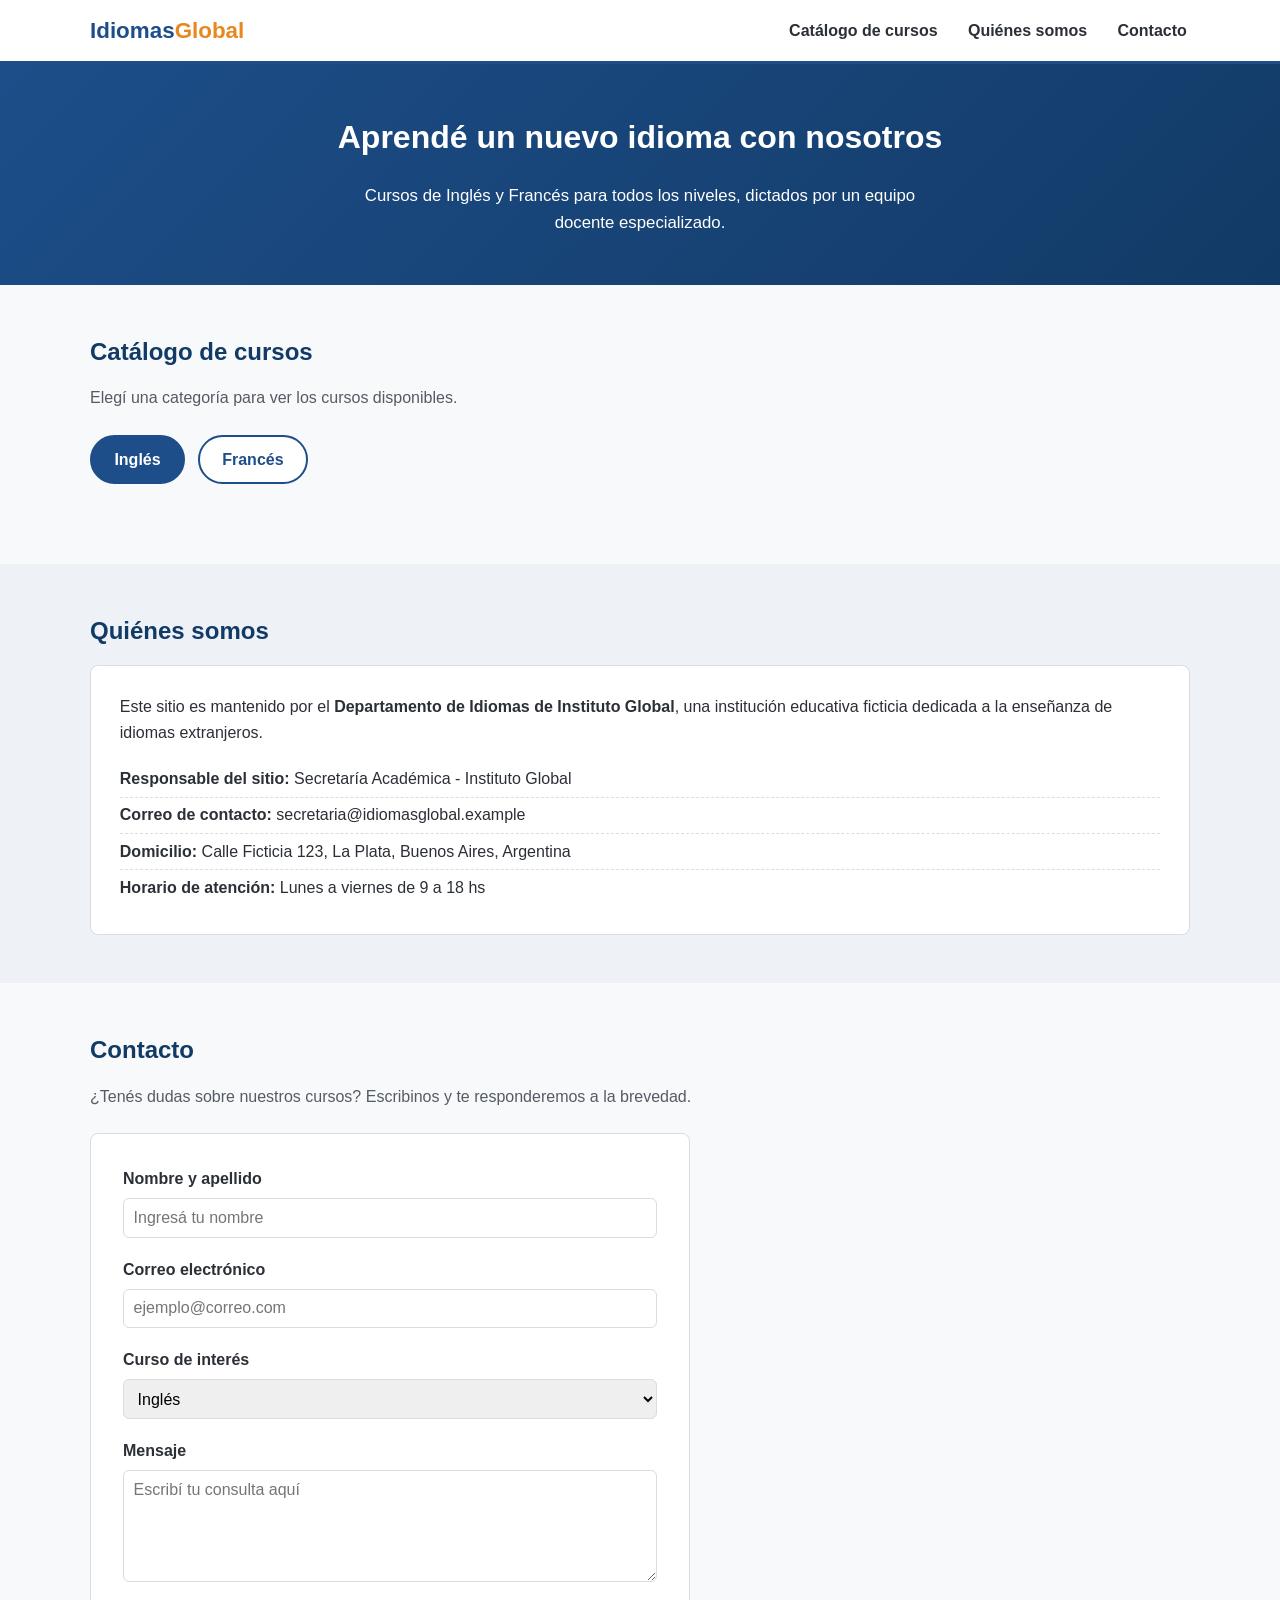
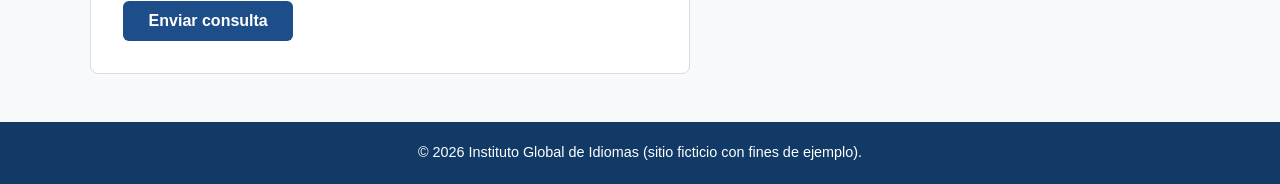
==== Respuesta-Claude/index.html @ 05970457 "Add files via upload" ====
<!DOCTYPE html>
<html lang="es">
<head>
  <meta charset="UTF-8">
  <meta name="viewport" content="width=device-width, initial-scale=1.0">
  <title>Idiomas Global - Cursos de Inglés y Francés</title>
  <link rel="stylesheet" href="estilosA.css">
</head>
<body>

  <header class="encabezado">
    <div class="contenedor encabezado-flex">
      <div class="logo">Idiomas<span>Global</span></div>
      <nav class="nav-principal">
        <ul>
          <li><a href="#catalogo">Catálogo de cursos</a></li>
          <li><a href="#nosotros">Quiénes somos</a></li>
          <li><a href="#contacto">Contacto</a></li>
        </ul>
      </nav>
    </div>
  </header>

  <main>

    <!-- ===================== HERO ===================== -->
    <section class="hero">
      <div class="contenedor">
        <h1>Aprendé un nuevo idioma con nosotros</h1>
        <p>Cursos de Inglés y Francés para todos los niveles, dictados por un equipo docente especializado.</p>
      </div>
    </section>

    <!-- ===================== CATÁLOGO ===================== -->
    <section id="catalogo" class="seccion">
      <div class="contenedor">
        <h2>Catálogo de cursos</h2>
        <p class="subtitulo">Elegí una categoría para ver los cursos disponibles.</p>

        <!-- Selector de categoría sin JavaScript: radio buttons + CSS -->
        <div class="selector-categoria">
          <input type="radio" name="categoria" id="tab-ingles" class="tab-input" checked>
          <label for="tab-ingles" class="tab-label">Inglés</label>

          <input type="radio" name="categoria" id="tab-frances" class="tab-input">
          <label for="tab-frances" class="tab-label">Francés</label>
        </div>

        <!-- Cursos de Inglés -->
        <div class="grupo-cursos cursos-ingles">

          <article class="curso curso-estilo-1">
            <h3>Inglés Básico A1</h3>
            <p>Curso introductorio pensado para quienes nunca estudiaron inglés. Trabajamos vocabulario cotidiano, presentaciones personales y estructuras gramaticales elementales.</p>
            <p class="detalle-curso"><strong>Duración:</strong> 8 semanas &middot; <strong>Modalidad:</strong> Virtual</p>
            <a class="boton-descarga" href="programas/ingles-basico-a1.pdf" download>Descargar programa del curso</a>
          </article>

          <article class="curso curso-estilo-2">
            <h3>Inglés Intermedio B1</h3>
            <p>Profundizamos en tiempos verbales, comprensión de textos y conversación fluida sobre temas del día a día, trabajo y viajes.</p>
            <p class="detalle-curso"><strong>Duración:</strong> 10 semanas &middot; <strong>Modalidad:</strong> Presencial</p>
            <a class="boton-descarga" href="programas/ingles-intermedio-b1.pdf" download>Descargar programa del curso</a>
          </article>

          <article class="curso curso-estilo-3">
            <h3>Inglés Avanzado C1</h3>
            <p>Curso orientado a la fluidez académica y profesional: redacción de informes, debates y preparación para exámenes internacionales.</p>
            <p class="detalle-curso"><strong>Duración:</strong> 12 semanas &middot; <strong>Modalidad:</strong> Mixta</p>
            <a class="boton-descarga" href="programas/ingles-avanzado-c1.pdf" download>Descargar programa del curso</a>
          </article>

        </div>

        <!-- Cursos de Francés -->
        <div class="grupo-cursos cursos-frances">

          <article class="curso curso-estilo-4">
            <h3>Francés Básico A1</h3>
            <p>Primeros pasos en el idioma francés: pronunciación, saludos, números y frases esenciales para desenvolverse en situaciones simples.</p>
            <p class="detalle-curso"><strong>Duración:</strong> 8 semanas &middot; <strong>Modalidad:</strong> Virtual</p>
            <a class="boton-descarga" href="programas/frances-basico-a1.pdf" download>Descargar programa del curso</a>
          </article>

          <article class="curso curso-estilo-5">
            <h3>Francés Intermedio B1</h3>
            <p>Ampliamos el vocabulario y la gramática para poder mantener conversaciones cotidianas y comprender textos de dificultad media.</p>
            <p class="detalle-curso"><strong>Duración:</strong> 10 semanas &middot; <strong>Modalidad:</strong> Presencial</p>
            <a class="boton-descarga" href="programas/frances-intermedio-b1.pdf" download>Descargar programa del curso</a>
          </article>

          <article class="curso curso-estilo-6">
            <h3>Francés Avanzado C1</h3>
            <p>Curso de perfeccionamiento con foco en literatura, actualidad francófona y preparación para certificaciones oficiales (DELF/DALF).</p>
            <p class="detalle-curso"><strong>Duración:</strong> 12 semanas &middot; <strong>Modalidad:</strong> Mixta</p>
            <a class="boton-descarga" href="programas/frances-avanzado-c1.pdf" download>Descargar programa del curso</a>
          </article>

        </div>

      </div>
    </section>

    <!-- ===================== QUIÉNES SOMOS ===================== -->
    <section id="nosotros" class="seccion seccion-alterna">
      <div class="contenedor">
        <h2>Quiénes somos</h2>
        <div class="tarjeta-info">
          <p>Este sitio es mantenido por el <strong>Departamento de Idiomas de Instituto Global</strong>, una institución educativa ficticia dedicada a la enseñanza de idiomas extranjeros.</p>
          <ul class="lista-info">
            <li><strong>Responsable del sitio:</strong> Secretaría Académica - Instituto Global</li>
            <li><strong>Correo de contacto:</strong> secretaria@idiomasglobal.example</li>
            <li><strong>Domicilio:</strong> Calle Ficticia 123, La Plata, Buenos Aires, Argentina</li>
            <li><strong>Horario de atención:</strong> Lunes a viernes de 9 a 18 hs</li>
          </ul>
        </div>
      </div>
    </section>

    <!-- ===================== CONTACTO ===================== -->
    <section id="contacto" class="seccion">
      <div class="contenedor">
        <h2>Contacto</h2>
        <p class="subtitulo">¿Tenés dudas sobre nuestros cursos? Escribinos y te responderemos a la brevedad.</p>

        <form class="formulario-contacto" action="#" method="get">
          <div class="campo-formulario">
            <label for="nombre">Nombre y apellido</label>
            <input type="text" id="nombre" name="nombre" placeholder="Ingresá tu nombre" required>
          </div>

          <div class="campo-formulario">
            <label for="email">Correo electrónico</label>
            <input type="email" id="email" name="email" placeholder="ejemplo@correo.com" required>
          </div>

          <div class="campo-formulario">
            <label for="curso-interes">Curso de interés</label>
            <select id="curso-interes" name="curso-interes">
              <option value="ingles">Inglés</option>
              <option value="frances">Francés</option>
              <option value="otro">Otro / No estoy seguro</option>
            </select>
          </div>

          <div class="campo-formulario">
            <label for="mensaje">Mensaje</label>
            <textarea id="mensaje" name="mensaje" rows="5" placeholder="Escribí tu consulta aquí"></textarea>
          </div>

          <button type="submit" class="boton-enviar">Enviar consulta</button>
        </form>
      </div>
    </section>

  </main>

  <footer class="pie-pagina">
    <div class="contenedor">
      <p>&copy; 2026 Instituto Global de Idiomas (sitio ficticio con fines de ejemplo).</p>
    </div>
  </footer>

</body>
</html>
---- Respuesta-Claude/estilosA.css ----
/* =========================================================
   estilosA.css
   Hoja de estilos única para el sitio "Idiomas Global"
   ========================================================= */

/* ---------- Reset básico ---------- */
* {
  margin: 0;
  padding: 0;
  box-sizing: border-box;
}

:root {
  --color-primario: #1d4e89;
  --color-primario-oscuro: #123a66;
  --color-secundario: #e8871e;
  --color-fondo: #f7f9fb;
  --color-fondo-alterno: #eef2f7;
  --color-texto: #2b2f36;
  --color-borde: #d6dde5;
  --radio-borde: 8px;
}

html {
  scroll-behavior: smooth;
}

body {
  font-family: "Segoe UI", Verdana, Arial, sans-serif;
  color: var(--color-texto);
  background-color: var(--color-fondo);
  line-height: 1.6;
}

.contenedor {
  width: 90%;
  max-width: 1100px;
  margin: 0 auto;
}

h1, h2, h3 {
  color: var(--color-primario-oscuro);
  margin-bottom: 0.6em;
}

a {
  text-decoration: none;
}

/* ---------- Encabezado / Navegación ---------- */
.encabezado {
  background-color: #ffffff;
  border-bottom: 3px solid var(--color-primario);
  position: sticky;
  top: 0;
  z-index: 10;
}

.encabezado-flex {
  display: flex;
  justify-content: space-between;
  align-items: center;
  flex-wrap: wrap;
  padding: 0.8rem 0;
}

.logo {
  font-size: 1.4rem;
  font-weight: bold;
  color: var(--color-primario);
}

.logo span {
  color: var(--color-secundario);
}

.nav-principal ul {
  list-style: none;
  display: flex;
  gap: 1.5rem;
  flex-wrap: wrap;
}

.nav-principal a {
  color: var(--color-texto);
  font-weight: 600;
  padding: 0.4rem 0.2rem;
  border-bottom: 2px solid transparent;
  transition: border-color 0.2s ease, color 0.2s ease;
}

.nav-principal a:hover {
  color: var(--color-primario);
  border-bottom: 2px solid var(--color-secundario);
}

/* ---------- Hero ---------- */
.hero {
  background: linear-gradient(135deg, var(--color-primario), var(--color-primario-oscuro));
  color: #ffffff;
  padding: 3rem 0;
  text-align: center;
}

.hero h1 {
  color: #ffffff;
  font-size: 2rem;
}

.hero p {
  max-width: 600px;
  margin: 0 auto;
  font-size: 1.05rem;
}

/* ---------- Secciones genéricas ---------- */
.seccion {
  padding: 3rem 0;
}

.seccion-alterna {
  background-color: var(--color-fondo-alterno);
}

.subtitulo {
  margin-bottom: 1.5rem;
  color: #555b64;
}

/* ---------- Selector de categoría (solo HTML/CSS) ---------- */
.selector-categoria {
  display: flex;
  gap: 0.8rem;
  margin-bottom: 2rem;
  flex-wrap: wrap;
}

/* Ocultamos los radio buttons reales y mostramos las etiquetas como pestañas */
.tab-input {
  position: absolute;
  opacity: 0;
  width: 0;
  height: 0;
}

.tab-label {
  display: inline-block;
  padding: 0.6rem 1.4rem;
  border: 2px solid var(--color-primario);
  border-radius: 30px;
  color: var(--color-primario);
  font-weight: 600;
  cursor: pointer;
  background-color: #ffffff;
  transition: background-color 0.2s ease, color 0.2s ease;
}

.tab-label:hover {
  background-color: #e6edf5;
}

.tab-input:checked + .tab-label {
  background-color: var(--color-primario);
  color: #ffffff;
}

/* Mostrar/ocultar grupos de cursos según la categoría elegida */
.grupo-cursos {
  display: none;
  grid-template-columns: repeat(auto-fit, minmax(280px, 1fr));
  gap: 1.5rem;
}

#tab-ingles:checked ~ .cursos-ingles {
  display: grid;
}

#tab-frances:checked ~ .cursos-frances {
  display: grid;
}

/* ---------- Tarjetas de cursos ----------
   Cada curso usa un estilo distinto de border y padding
   para demostrar variedad visual. */
.curso {
  background-color: #ffffff;
  border-radius: var(--radio-borde);
}

.curso h3 {
  font-size: 1.15rem;
}

.detalle-curso {
  font-size: 0.9rem;
  color: #555b64;
  margin: 0.6rem 0 1rem 0;
}

.boton-descarga {
  display: inline-block;
  background-color: var(--color-secundario);
  color: #ffffff;
  padding: 0.5rem 1rem;
  border-radius: 6px;
  font-weight: 600;
  font-size: 0.9rem;
}

.boton-descarga:hover {
  background-color: #c96f10;
}

/* Estilo 1: borde sólido grueso, padding amplio */
.curso-estilo-1 {
  border: 3px solid var(--color-primario);
  padding: 2rem;
}

/* Estilo 2: borde punteado, padding medio */
.curso-estilo-2 {
  border: 2px dashed var(--color-secundario);
  padding: 1.4rem;
}

/* Estilo 3: borde doble, padding chico + sombra */
.curso-estilo-3 {
  border: 4px double var(--color-primario-oscuro);
  padding: 1rem;
  box-shadow: 0 2px 6px rgba(0, 0, 0, 0.12);
}

/* Estilo 4: borde punteado fino, padding amplio */
.curso-estilo-4 {
  border: 1px dotted var(--color-primario-oscuro);
  padding: 2rem;
}

/* Estilo 5: borde grueso solo inferior, padding medio */
.curso-estilo-5 {
  border: 1px solid var(--color-borde);
  border-bottom: 6px solid var(--color-secundario);
  padding: 1.5rem;
}

/* Estilo 6: borde sólido redondeado marcado, padding chico */
.curso-estilo-6 {
  border: 2px solid var(--color-secundario);
  border-radius: 20px;
  padding: 1rem 1.2rem;
}

/* ---------- Quiénes somos ---------- */
.tarjeta-info {
  background-color: #ffffff;
  border: 1px solid var(--color-borde);
  border-radius: var(--radio-borde);
  padding: 1.8rem;
}

.lista-info {
  list-style: none;
  margin-top: 1rem;
}

.lista-info li {
  padding: 0.3rem 0;
  border-bottom: 1px dashed var(--color-borde);
}

.lista-info li:last-child {
  border-bottom: none;
}

/* ---------- Formulario de contacto ---------- */
.formulario-contacto {
  background-color: #ffffff;
  border: 1px solid var(--color-borde);
  border-radius: var(--radio-borde);
  padding: 2rem;
  max-width: 600px;
}

.campo-formulario {
  margin-bottom: 1.2rem;
  display: flex;
  flex-direction: column;
}

.campo-formulario label {
  font-weight: 600;
  margin-bottom: 0.4rem;
}

.campo-formulario input,
.campo-formulario select,
.campo-formulario textarea {
  padding: 0.6rem;
  border: 1px solid var(--color-borde);
  border-radius: 6px;
  font-family: inherit;
  font-size: 1rem;
}

.campo-formulario input:focus,
.campo-formulario select:focus,
.campo-formulario textarea:focus {
  outline: none;
  border-color: var(--color-primario);
}

.boton-enviar {
  background-color: var(--color-primario);
  color: #ffffff;
  border: none;
  padding: 0.7rem 1.6rem;
  border-radius: 6px;
  font-size: 1rem;
  font-weight: 600;
  cursor: pointer;
}

.boton-enviar:hover {
  background-color: var(--color-primario-oscuro);
}

/* ---------- Pie de página ---------- */
.pie-pagina {
  background-color: var(--color-primario-oscuro);
  color: #ffffff;
  text-align: center;
  padding: 1.2rem 0;
  font-size: 0.9rem;
}

/* =========================================================
   Responsive
   ========================================================= */
@media (max-width: 768px) {
  .encabezado-flex {
    flex-direction: column;
    align-items: flex-start;
  }

  .nav-principal ul {
    gap: 1rem;
  }

  .hero h1 {
    font-size: 1.6rem;
  }

  .grupo-cursos {
    grid-template-columns: 1fr;
  }

  .formulario-contacto {
    max-width: 100%;
  }
}

@media (max-width: 480px) {
  .selector-categoria {
    flex-direction: column;
  }

  .tab-label {
    text-align: center;
  }
}
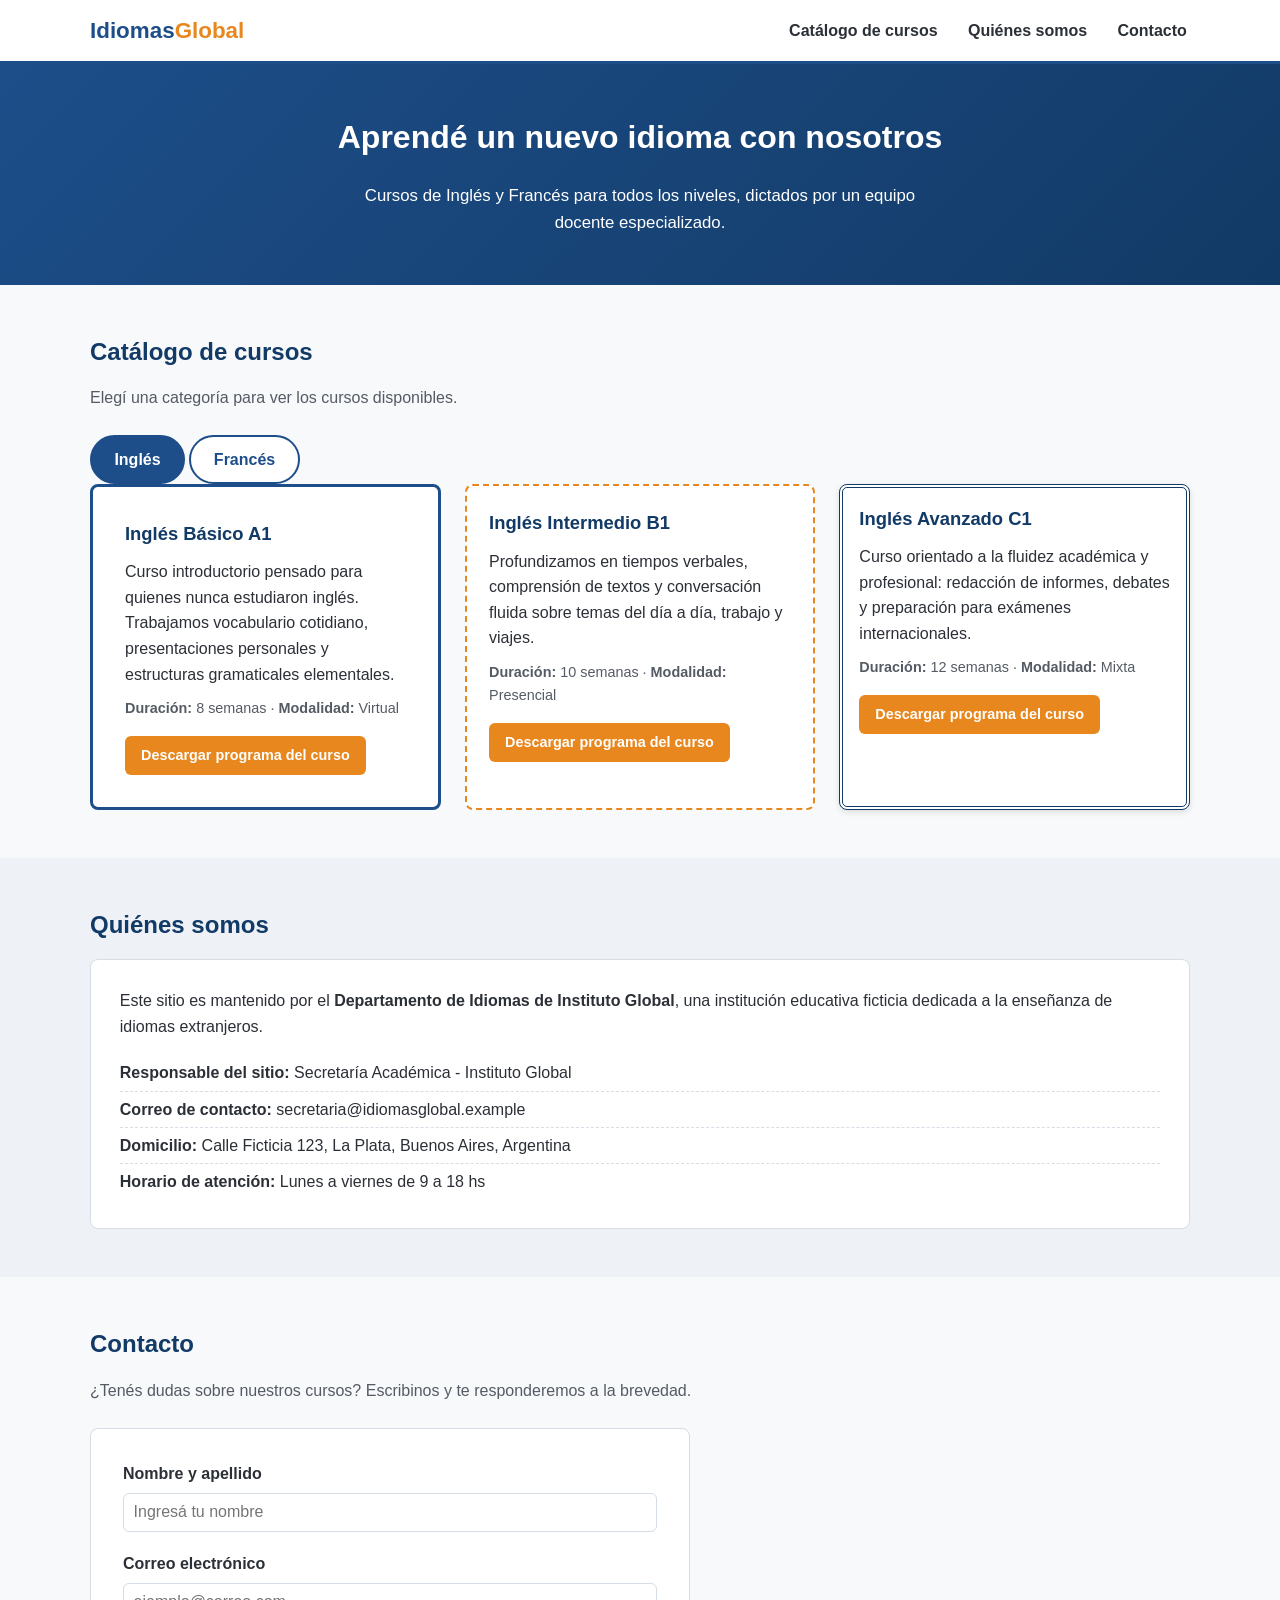
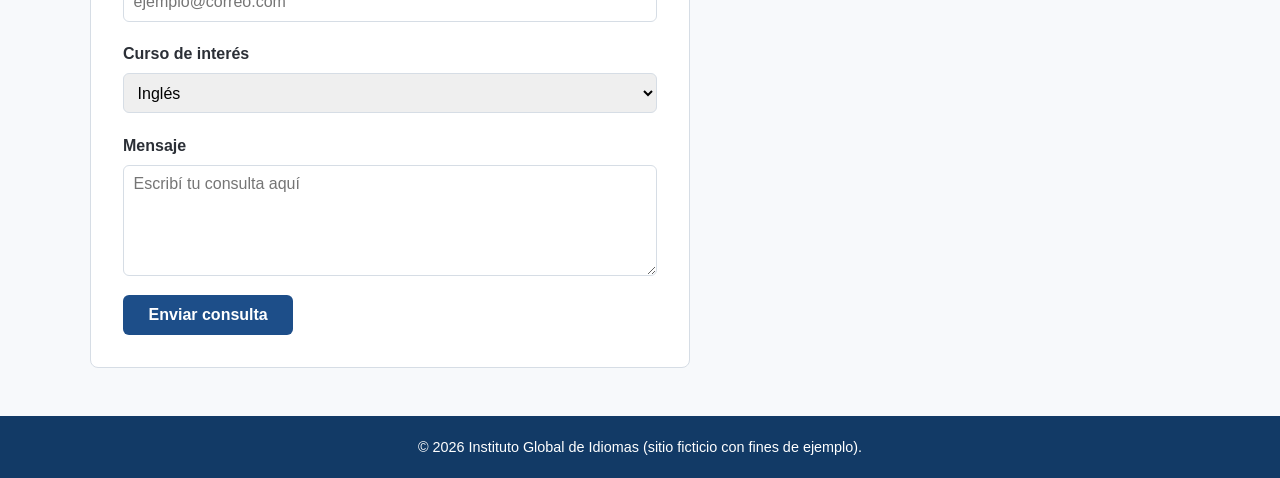
==== commit a9c055ea: "Update index.html" ====
--- a/Respuesta-Claude/index.html
+++ b/Respuesta-Claude/index.html
@@ -37,14 +37,14 @@
         <h2>Catálogo de cursos</h2>
         <p class="subtitulo">Elegí una categoría para ver los cursos disponibles.</p>
 
-        <!-- Selector de categoría sin JavaScript: radio buttons + CSS -->
-        <div class="selector-categoria">
-          <input type="radio" name="categoria" id="tab-ingles" class="tab-input" checked>
-          <label for="tab-ingles" class="tab-label">Inglés</label>
+        <!-- Selector de categoría sin JavaScript: radio buttons + CSS.
+             IMPORTANTE: los inputs, labels y los grupos de cursos deben ser
+             hermanos directos (mismo padre) para que funcione el selector "~". -->
+        <input type="radio" name="categoria" id="tab-ingles" class="tab-input" checked>
+        <label for="tab-ingles" class="tab-label">Inglés</label>
 
-          <input type="radio" name="categoria" id="tab-frances" class="tab-input">
-          <label for="tab-frances" class="tab-label">Francés</label>
-        </div>
+        <input type="radio" name="categoria" id="tab-frances" class="tab-input">
+        <label for="tab-frances" class="tab-label">Francés</label>
 
         <!-- Cursos de Inglés -->
         <div class="grupo-cursos cursos-ingles">
